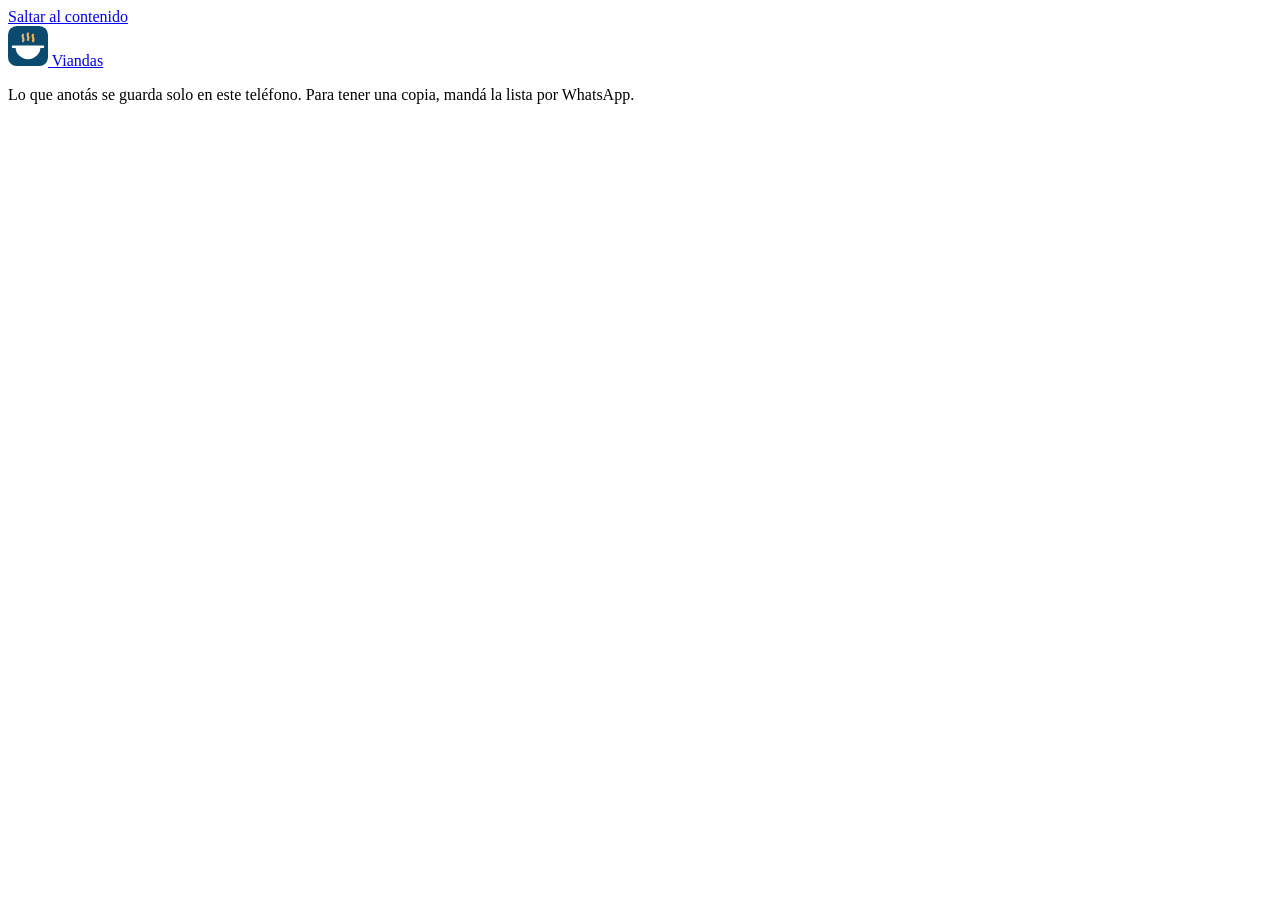
==== index.html @ 3537e86b "Crear estructura base de la app con tipografía legible e ícono Página única con encabezado, contenid" ====
<!doctype html>
<html lang="es">
<head>
  <meta charset="utf-8">
  <meta name="viewport" content="width=device-width, initial-scale=1">
  <meta http-equiv="Content-Security-Policy" content="default-src 'self'; img-src 'self' data:; style-src 'self'; font-src 'self'; script-src 'self'; connect-src 'self'; manifest-src 'self'; worker-src 'self'; base-uri 'self'; form-action 'self'; object-src 'none'">
  <meta name="referrer" content="strict-origin-when-cross-origin">
  <title>Viandas: anotá las viandas de cada barco</title>
  <meta name="description" content="Anotá día por día las viandas de almuerzo y cena que entregás en el apartamento y en el puerto, con la hora y el menú, y obtené la lista total del barco.">
  <meta name="author" content="Nahuel Posse">
  <meta name="theme-color" content="#0b4a6f">
  <link rel="canonical" href="https://nahux-controlz.github.io/viandas/">
  <link rel="icon" href="img/icono.svg" type="image/svg+xml">
  <link rel="preload" href="fonts/atkinson-hyperlegible-latin-400-normal.woff2" as="font" type="font/woff2" crossorigin>
  <link rel="preload" href="fonts/atkinson-hyperlegible-latin-700-normal.woff2" as="font" type="font/woff2" crossorigin>
  <link rel="stylesheet" href="css/app.css">
  <script type="module" src="js/app.js"></script>
</head>
<body>
  <a class="salto" href="#principal">Saltar al contenido</a>

  <header class="cabecera">
    <div class="contenedor">
      <a class="marca" href="./">
        <img src="img/icono.svg" alt="" width="40" height="40">
        <span>Viandas</span>
      </a>
    </div>
  </header>

  <main id="principal" class="contenedor" tabindex="-1">
    <noscript>
      <p class="tarjeta">Para usar Viandas hay que activar JavaScript en el navegador.</p>
    </noscript>
  </main>

  <footer class="pie">
    <div class="contenedor">
      <p>Lo que anotás se guarda solo en este teléfono. Para tener una copia, mandá la lista por WhatsApp.</p>
    </div>
  </footer>
</body>
</html>
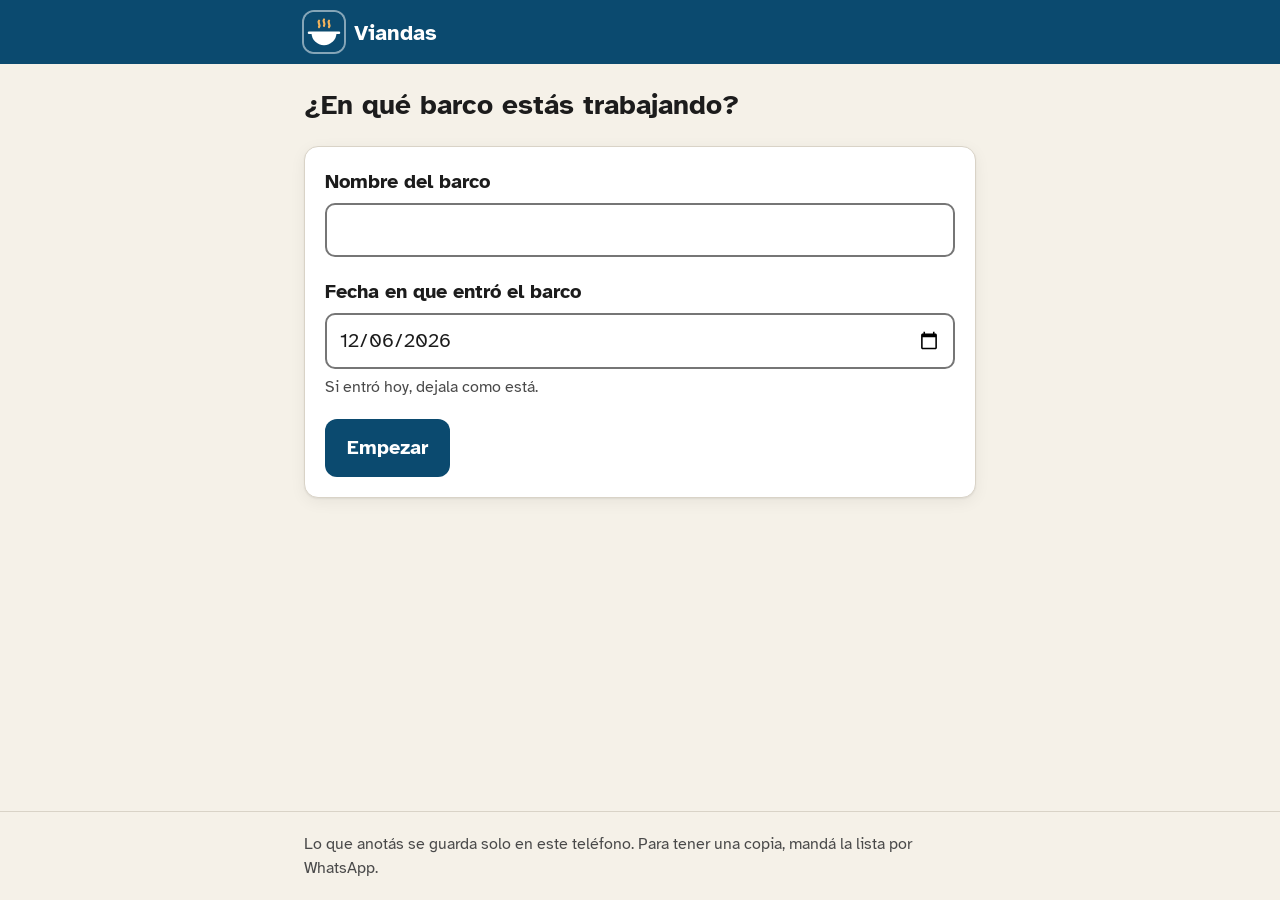
==== commit 9fdf8727: "Abrir la app sin señal e instalarla en la pantalla del celular Un service worker guarda los archivos" ====
--- a/index.html
+++ b/index.html
@@ -11,6 +11,9 @@
   <meta name="theme-color" content="#0b4a6f">
   <link rel="canonical" href="https://nahux-controlz.github.io/viandas/">
   <link rel="icon" href="img/icono.svg" type="image/svg+xml">
+  <link rel="apple-touch-icon" href="img/apple-touch-icon.png">
+  <link rel="manifest" href="manifest.webmanifest">
+  <meta name="apple-mobile-web-app-title" content="Viandas">
   <link rel="preload" href="fonts/atkinson-hyperlegible-latin-400-normal.woff2" as="font" type="font/woff2" crossorigin>
   <link rel="preload" href="fonts/atkinson-hyperlegible-latin-700-normal.woff2" as="font" type="font/woff2" crossorigin>
   <link rel="stylesheet" href="css/app.css">
--- a/css/app.css
+++ b/css/app.css
@@ -0,0 +1,390 @@
+/* Viandas · estilos mobile-first.
+   Letra grande, botones grandes y alto contraste: la app la usa alguien
+   que no se lleva bien con la tecnología. */
+
+@font-face {
+  font-family: "Atkinson Hyperlegible";
+  src: url("../fonts/atkinson-hyperlegible-latin-400-normal.woff2") format("woff2");
+  font-weight: 400;
+  font-style: normal;
+  font-display: swap;
+}
+@font-face {
+  font-family: "Atkinson Hyperlegible";
+  src: url("../fonts/atkinson-hyperlegible-latin-700-normal.woff2") format("woff2");
+  font-weight: 700;
+  font-style: normal;
+  font-display: swap;
+}
+
+/* ---------- Tokens ---------- */
+:root {
+  --fondo: #f5f1e8;
+  --papel: #ffffff;
+  --tinta: #1c1c1c;
+  --tinta-suave: #4a4a4a;
+  --mar: #0b4a6f;
+  --mar-oscuro: #083853;
+  --mar-claro: #e2eef5;
+  --borde: #767676;
+  --linea: #d9d3c7;
+  --almuerzo: #8a4500;
+  --almuerzo-fondo: #fff3e0;
+  --cena: #3b3a8f;
+  --cena-fondo: #eeedfb;
+  --ok: #1d6b33;
+  --peligro: #a3261c;
+  --wsp: #0f6e37;
+
+  --radio: 14px;
+  --radio-chico: 10px;
+  --sombra: 0 1px 2px rgb(0 0 0 / 0.06), 0 4px 16px rgb(0 0 0 / 0.06);
+  color-scheme: light;
+}
+
+/* ---------- Base ---------- */
+*, *::before, *::after { box-sizing: border-box; }
+html { -webkit-text-size-adjust: 100%; }
+body {
+  margin: 0;
+  min-height: 100vh;
+  display: flex;
+  flex-direction: column;
+  font-family: "Atkinson Hyperlegible", system-ui, -apple-system, "Segoe UI", sans-serif;
+  font-size: 1.25rem;
+  line-height: 1.5;
+  color: var(--tinta);
+  background: var(--fondo);
+}
+h1, h2, h3 { margin: 0; line-height: 1.2; }
+h1 { font-size: 1.75rem; }
+h2 { font-size: 1.5rem; }
+h3 { font-size: 1.125rem; }
+p { margin: 0; }
+img, svg { display: block; }
+
+:focus-visible { outline: 3px solid var(--mar); outline-offset: 3px; }
+[tabindex="-1"]:focus { outline: none; }
+
+.sr-only {
+  position: absolute;
+  width: 1px; height: 1px;
+  padding: 0; margin: -1px;
+  overflow: hidden;
+  clip: rect(0 0 0 0);
+  white-space: nowrap;
+  border: 0;
+}
+
+.salto {
+  position: absolute;
+  left: 1rem; top: -4rem;
+  z-index: 10;
+  padding: 0.75rem 1rem;
+  background: var(--papel);
+  color: var(--mar);
+  font-weight: 700;
+  border-radius: var(--radio-chico);
+}
+.salto:focus { top: 1rem; }
+
+.contenedor {
+  width: 100%;
+  max-width: 44rem;
+  margin-inline: auto;
+  padding-inline: 1rem;
+}
+
+/* ---------- Estructura ---------- */
+.cabecera { background: var(--mar); color: #fff; }
+.cabecera .contenedor { display: flex; align-items: center; min-height: 4rem; }
+.marca {
+  display: inline-flex;
+  align-items: center;
+  gap: 0.625rem;
+  color: #fff;
+  font-size: 1.375rem;
+  font-weight: 700;
+  text-decoration: none;
+}
+.marca img { border-radius: 10px; box-shadow: 0 0 0 2px rgb(255 255 255 / 0.5); }
+.marca:focus-visible { outline-color: #fff; }
+
+main { flex: 1; padding-block: 1.5rem 3rem; }
+
+.pie { border-top: 1px solid var(--linea); padding-block: 1.25rem; }
+.pie p { font-size: 1rem; color: var(--tinta-suave); }
+
+.tarjeta {
+  background: var(--papel);
+  border: 1px solid var(--linea);
+  border-radius: var(--radio);
+  padding: 1.25rem;
+  box-shadow: var(--sombra);
+}
+
+.pantalla { display: grid; gap: 1.5rem; }
+
+/* ---------- Formularios ---------- */
+.formulario { display: grid; gap: 1.25rem; }
+.campo { display: grid; gap: 0.375rem; }
+label { font-weight: 700; }
+input, textarea {
+  width: 100%;
+  min-height: 3.25rem;
+  padding: 0.625rem 0.75rem;
+  font: inherit;
+  color: inherit;
+  background: var(--papel);
+  border: 2px solid var(--borde);
+  border-radius: var(--radio-chico);
+}
+textarea { min-height: 6rem; resize: vertical; }
+input:focus-visible, textarea:focus-visible { outline: 3px solid var(--mar); outline-offset: 1px; border-color: var(--mar); }
+::placeholder { color: #6b6b6b; opacity: 1; }
+[aria-invalid="true"] { border-color: var(--peligro); }
+.ayuda { font-size: 1rem; color: var(--tinta-suave); }
+.error { font-size: 1rem; font-weight: 700; color: var(--peligro); }
+
+/* ---------- Botones ---------- */
+.acciones { display: grid; gap: 0.75rem; }
+.btn {
+  display: inline-flex;
+  align-items: center;
+  justify-content: center;
+  gap: 0.5rem;
+  width: 100%;
+  min-height: 3.5rem;
+  padding: 0.75rem 1.25rem;
+  font: inherit;
+  font-weight: 700;
+  text-align: center;
+  text-decoration: none;
+  border: 2px solid transparent;
+  border-radius: 12px;
+  cursor: pointer;
+}
+.btn svg { width: 1.5rem; height: 1.5rem; flex: none; }
+.btn--principal { background: var(--mar); color: #fff; }
+.btn--principal:hover { background: var(--mar-oscuro); }
+.btn--secundario { background: var(--papel); color: var(--mar); border-color: var(--mar); }
+.btn--secundario:hover { background: var(--mar-claro); }
+.btn--whatsapp { background: var(--wsp); color: #fff; }
+.btn--whatsapp:hover { background: #0a5229; }
+
+.btn-texto {
+  justify-self: start;
+  min-height: 2.75rem;
+  padding: 0.5rem 0;
+  font: inherit;
+  font-size: 1.0625rem;
+  font-weight: 700;
+  color: var(--mar);
+  background: none;
+  border: 0;
+  text-decoration: underline;
+  text-underline-offset: 3px;
+  cursor: pointer;
+}
+.btn-texto--peligro { color: var(--peligro); }
+
+/* ---------- Barco ---------- */
+.barco { display: grid; gap: 0.25rem; border-left: 6px solid var(--mar); }
+.barco__etiqueta {
+  font-size: 1rem;
+  font-weight: 700;
+  letter-spacing: 0.06em;
+  text-transform: uppercase;
+  color: var(--tinta-suave);
+}
+.barco__nombre { font-size: 2rem; overflow-wrap: anywhere; }
+
+/* ---------- Filas que se tocan (días cerrados, trabajos anteriores) ---------- */
+.dias { display: grid; gap: 0.75rem; margin: 0; padding: 0; list-style: none; }
+.fila {
+  display: grid;
+  grid-template-columns: 1fr auto;
+  align-items: center;
+  gap: 0.125rem 1rem;
+  width: 100%;
+  min-height: 3.5rem;
+  padding: 1rem 1.25rem;
+  font: inherit;
+  color: inherit;
+  text-align: left;
+  background: var(--papel);
+  border: 2px solid var(--linea);
+  border-radius: var(--radio);
+  cursor: pointer;
+}
+.fila:hover { border-color: var(--mar); }
+.fila__titulo { font-weight: 700; overflow-wrap: anywhere; }
+.fila__dato { font-weight: 400; color: var(--tinta-suave); }
+.fila__total { justify-self: end; font-weight: 700; white-space: nowrap; }
+.fila__accion {
+  grid-column: 1 / -1;
+  font-size: 1rem;
+  font-weight: 700;
+  color: var(--mar);
+  text-decoration: underline;
+  text-underline-offset: 3px;
+}
+
+/* ---------- Día abierto ---------- */
+.dia { display: grid; gap: 1.25rem; padding: 1rem 0.75rem; border-top: 6px solid var(--mar); }
+.dia > header { padding-inline: 0.25rem; }
+.dia h2 { font-size: 1.75rem; }
+.dia__fecha::first-letter { text-transform: uppercase; }
+.dia__fecha { color: var(--tinta-suave); }
+
+.comida { min-inline-size: 0; margin: 0; padding: 0.75rem; border: 0; border-radius: 12px; }
+.comida--almuerzo { background: var(--almuerzo-fondo); }
+.comida--cena { background: var(--cena-fondo); }
+.comida__titulo {
+  float: left;
+  width: 100%;
+  display: flex;
+  align-items: center;
+  gap: 0.5rem;
+  padding: 0 0.25rem;
+  font-size: 1.375rem;
+  font-weight: 700;
+}
+.comida__titulo svg { width: 1.75rem; height: 1.75rem; }
+.comida--almuerzo .comida__titulo { color: var(--almuerzo); }
+.comida--cena .comida__titulo { color: var(--cena); }
+
+/* Apartamento y Puerto, uno al lado del otro */
+.lugares { clear: both; display: grid; grid-template-columns: 1fr 1fr; gap: 0.5rem; padding-top: 0.625rem; }
+.lugar {
+  display: grid;
+  align-content: start;
+  gap: 0.375rem;
+  min-width: 0;
+  padding: 0.625rem;
+  background: var(--papel);
+  border-radius: var(--radio-chico);
+}
+.lugar__nombre { font-size: 1.125rem; overflow-wrap: anywhere; }
+.lugar__etiqueta { font-size: 1rem; font-weight: 400; color: var(--tinta-suave); }
+
+/* Contador: número arriba y botones − + abajo; en pantallas anchas, en una fila */
+.contador {
+  display: grid;
+  grid-template-columns: 1fr 1fr;
+  grid-template-areas: "valor valor" "menos mas";
+  gap: 0.375rem;
+}
+.contador__valor {
+  grid-area: valor;
+  min-width: 0;
+  padding: 0.25rem;
+  font-size: 1.75rem;
+  font-weight: 700;
+  text-align: center;
+}
+.contador__btn {
+  min-height: 3rem;
+  padding: 0;
+  font: inherit;
+  font-size: 1.75rem;
+  font-weight: 700;
+  line-height: 1;
+  color: var(--mar);
+  background: var(--mar-claro);
+  border: 2px solid var(--mar);
+  border-radius: var(--radio-chico);
+  cursor: pointer;
+  touch-action: manipulation;
+}
+.hora { min-width: 0; padding: 0.5rem; font-size: 1.125rem; }
+.contador__btn--menos { grid-area: menos; }
+.contador__btn--mas { grid-area: mas; }
+.contador__btn:active { color: #fff; background: var(--mar); }
+
+.dia > .campo { padding-inline: 0.25rem; }
+.dia__total {
+  padding: 0.75rem 1rem;
+  font-size: 1.25rem;
+  background: var(--mar-claro);
+  border-radius: var(--radio-chico);
+}
+.dia__guardado { display: flex; align-items: center; gap: 0.375rem; padding-inline: 0.25rem; font-size: 1rem; color: var(--ok); }
+.dia__guardado svg { width: 1.25rem; height: 1.25rem; flex: none; }
+.dia__guardado--error { color: var(--peligro); font-weight: 700; }
+
+.anteriores { display: grid; gap: 0.75rem; }
+.fila .fila__dato { grid-column: 1 / -1; font-size: 1rem; }
+
+/* ---------- Lista de lo trabajado ---------- */
+.resumen { display: grid; gap: 1.25rem; }
+.resumen__cabecera { display: grid; gap: 0.25rem; }
+.resumen h1 { font-size: 2rem; overflow-wrap: anywhere; }
+
+.totales { display: grid; gap: 0.75rem; }
+.totales__grande { display: flex; flex-wrap: wrap; align-items: baseline; gap: 0.5rem; font-weight: 700; }
+.totales__grande strong { font-size: 3.5rem; line-height: 1; color: var(--mar); }
+.totales__detalle { display: grid; grid-template-columns: 1fr 1fr; gap: 0.5rem; margin: 0; }
+.totales__detalle div { padding: 0.625rem 0.75rem; background: var(--fondo); border-radius: var(--radio-chico); }
+.totales__detalle dt { font-size: 1rem; color: var(--tinta-suave); }
+.totales__detalle dd { margin: 0; font-size: 1.25rem; font-weight: 700; }
+
+.resumen { padding: 1rem 0.75rem; }
+.tabla { overflow-x: auto; border: 1px solid var(--linea); border-radius: var(--radio-chico); }
+.tabla table { width: 100%; border-collapse: collapse; font-size: 1rem; font-variant-numeric: tabular-nums; }
+.tabla th, .tabla td { padding: 0.375rem 0.1875rem; text-align: center; vertical-align: top; border-bottom: 1px solid var(--linea); }
+.tabla thead th { font-size: 0.875rem; }
+.tabla abbr { text-decoration: none; }
+.tabla tbody th { padding-left: 0.375rem; text-align: left; }
+.tabla small { display: block; font-size: 0.8125rem; font-weight: 400; color: var(--tinta-suave); white-space: nowrap; }
+.tabla tfoot th, .tabla tfoot td { font-weight: 700; border-top: 2px solid var(--tinta); border-bottom: 0; }
+.tabla__almuerzo { color: var(--almuerzo); background: var(--almuerzo-fondo); }
+.tabla__cena { color: var(--cena); background: var(--cena-fondo); }
+.tabla__total { background: var(--mar-claro); }
+
+.menus { display: grid; gap: 0.75rem; margin: 0; padding: 0; list-style: none; }
+.menus li { padding-bottom: 0.75rem; border-bottom: 1px solid var(--linea); }
+.menus p { white-space: pre-line; overflow-wrap: anywhere; }
+
+.cierre { display: grid; gap: 0.75rem; border-left: 6px solid var(--ok); }
+.cierre h2 { font-size: 1.375rem; }
+
+@media (min-width: 30rem) {
+  .totales__detalle { grid-template-columns: repeat(4, 1fr); }
+  .resumen { padding: 1.25rem; }
+  .tabla table { font-size: 1.0625rem; }
+  .tabla th, .tabla td { padding: 0.5rem 0.375rem; }
+  .tabla thead th { font-size: 1rem; }
+  .tabla small { font-size: 0.875rem; }
+}
+
+@media (min-width: 30rem) {
+  .dia { padding: 1.25rem; }
+  .comida { padding: 1rem; }
+  .lugares { gap: 0.75rem; }
+  .lugar { padding: 0.75rem; }
+}
+
+@media (min-width: 40rem) {
+  .contador { grid-template-columns: 3rem minmax(0, 1fr) 3rem; grid-template-areas: "menos valor mas"; }
+}
+
+@media (min-width: 40rem) {
+  .acciones { grid-auto-flow: column; justify-content: start; }
+  .btn { width: auto; }
+}
+
+/* ---------- Impresión: solo la lista ---------- */
+@media print {
+  .salto, .cabecera, .pie, .no-imprimir { display: none !important; }
+  body { font-size: 12pt; background: #fff; }
+  main { padding: 0; }
+  .tarjeta { padding: 0; border: 0; box-shadow: none; }
+  .tabla { overflow: visible; border: 0; }
+  .tabla tr { break-inside: avoid; }
+  .tabla__almuerzo, .tabla__cena, .tabla__total { background: none; }
+}
+
+@media (prefers-reduced-motion: reduce) {
+  *, *::before, *::after { transition: none !important; animation: none !important; scroll-behavior: auto !important; }
+}
